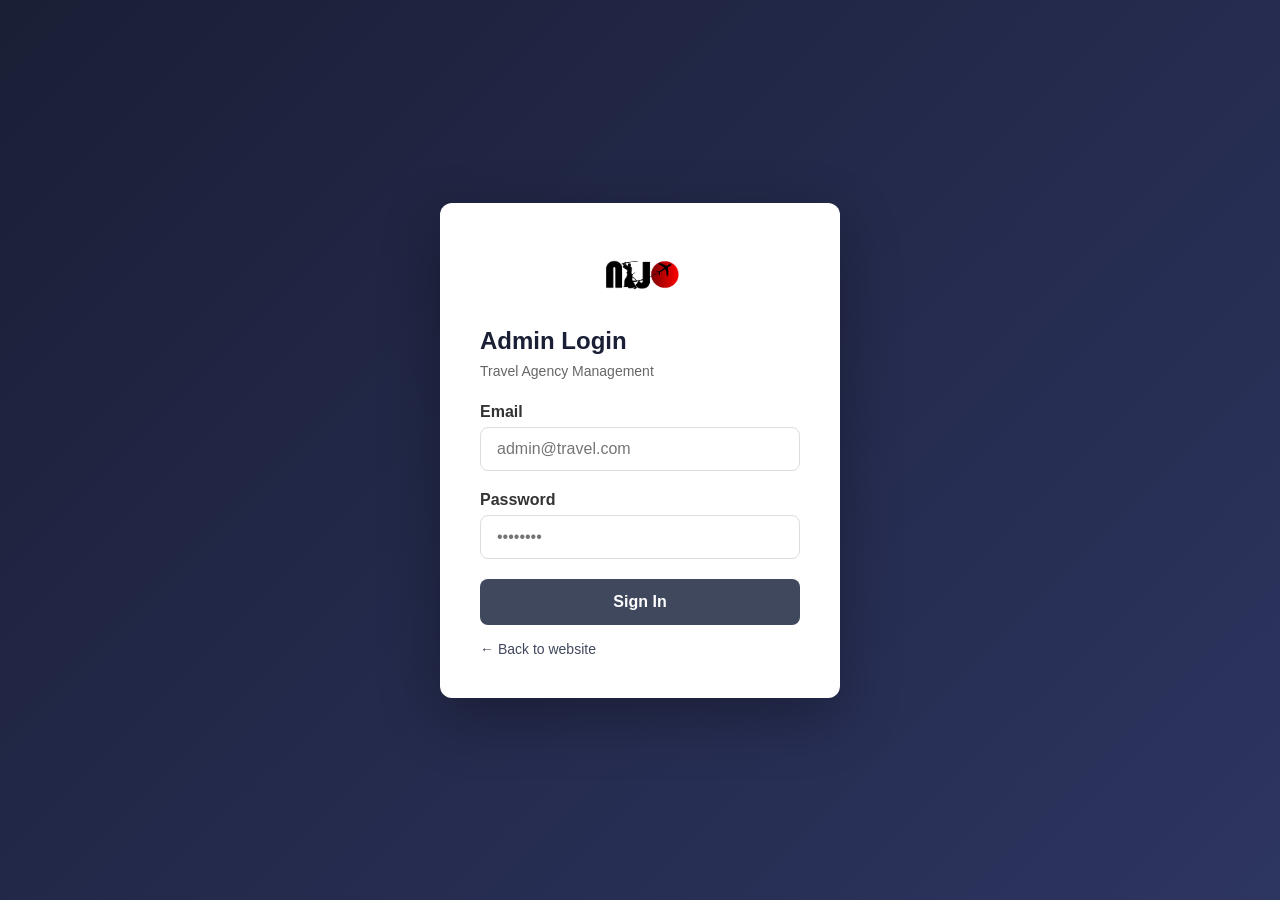
==== admin/login.html @ 9b75dd97 "update new files" ====
<!DOCTYPE html>
<html lang="en">
<head>
    <meta charset="UTF-8">
    <meta name="viewport" content="width=device-width, initial-scale=1.0">
    <title>Admin Login - Travel Agency</title>
    <style>
        * { box-sizing: border-box; margin: 0; padding: 0; }
        body { font-family: 'Segoe UI', sans-serif; background: linear-gradient(135deg, #1a1f36 0%, #2d3561 100%); min-height: 100vh; display: flex; align-items: center; justify-content: center; }
        .login-box { background: #fff; padding: 40px; border-radius: 12px; box-shadow: 0 20px 60px rgba(0,0,0,0.3); width: 100%; max-width: 400px; }
        h1 { color: #1a1f36; margin-bottom: 8px; font-size: 24px; }
        .sub { color: #666; margin-bottom: 24px; font-size: 14px; }
        .form-group { margin-bottom: 20px; }
        label { display: block; margin-bottom: 6px; font-weight: 600; color: #333; }
        input { width: 100%; padding: 12px 16px; border: 1px solid #ddd; border-radius: 8px; font-size: 16px; }
        input:focus { outline: none; border-color: #40485e; }
        button { width: 100%; padding: 14px; background: #40485e; color: #fff; border: none; border-radius: 8px; font-size: 16px; font-weight: 600; cursor: pointer; }
        button:hover { background: #2d3561; }
        .error { background: #fee; color: #c00; padding: 10px; border-radius: 6px; margin-bottom: 16px; font-size: 14px; display: none; }
        .back { display: inline-block; margin-top: 16px; color: #40485e; text-decoration: none; font-size: 14px; }
        .back:hover { text-decoration: underline; }
        .login-logo { display: block; margin: 0 auto 20px; max-height: 64px; width: auto; object-fit: contain; }
    </style>
</head>
<body>
    <div class="login-box">
        <img src="/imgs/logo.jpg" alt="Nijro Travel" class="login-logo">
        <h1>Admin Login</h1>
        <p class="sub">Travel Agency Management</p>
        <div class="error" id="error"></div>
        <form method="post" action="/admin/login" id="loginForm">
            <div class="form-group">
                <label>Email</label>
                <input type="email" name="username" id="email" placeholder="admin@travel.com" required>
            </div>
            <div class="form-group">
                <label>Password</label>
                <input type="password" name="password" id="password" placeholder="••••••••" required>
            </div>
            <button type="submit">Sign In</button>
        </form>
        <a href="/" class="back">← Back to website</a>
    </div>
    <script>
        const urlParams = new URLSearchParams(window.location.search);
        if (urlParams.get('error')) {
            document.getElementById('error').textContent = 'Invalid email or password.';
            document.getElementById('error').style.display = 'block';
        }
    </script>
</body>
</html>
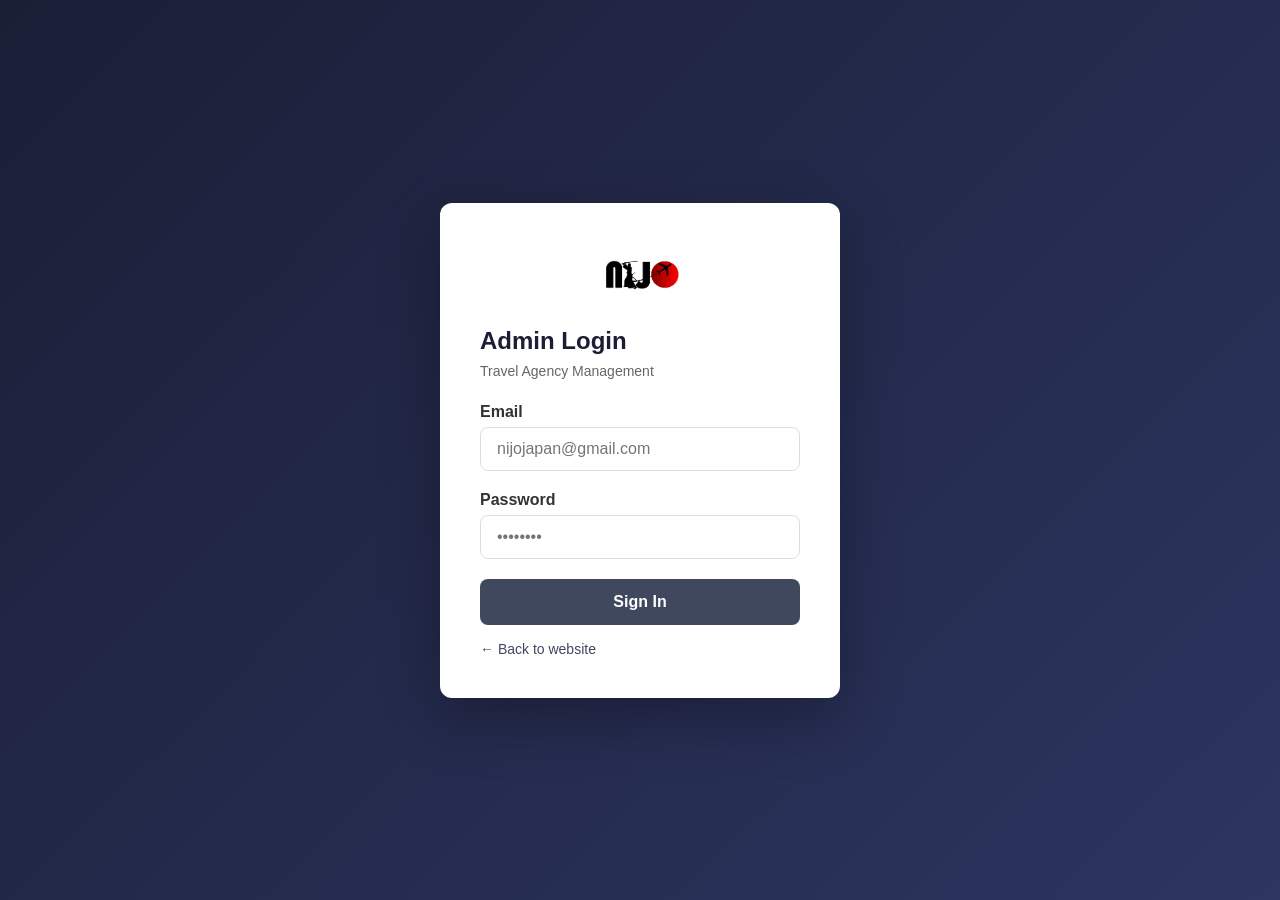
==== commit 39c2a703: "Initial fresh upload" ====
--- a/admin/login.html
+++ b/admin/login.html
@@ -31,7 +31,7 @@
         <form method="post" action="/admin/login" id="loginForm">
             <div class="form-group">
                 <label>Email</label>
-                <input type="email" name="username" id="email" placeholder="admin@travel.com" required>
+                <input type="email" name="username" id="email" placeholder="nijojapan@gmail.com" required>
             </div>
             <div class="form-group">
                 <label>Password</label>
